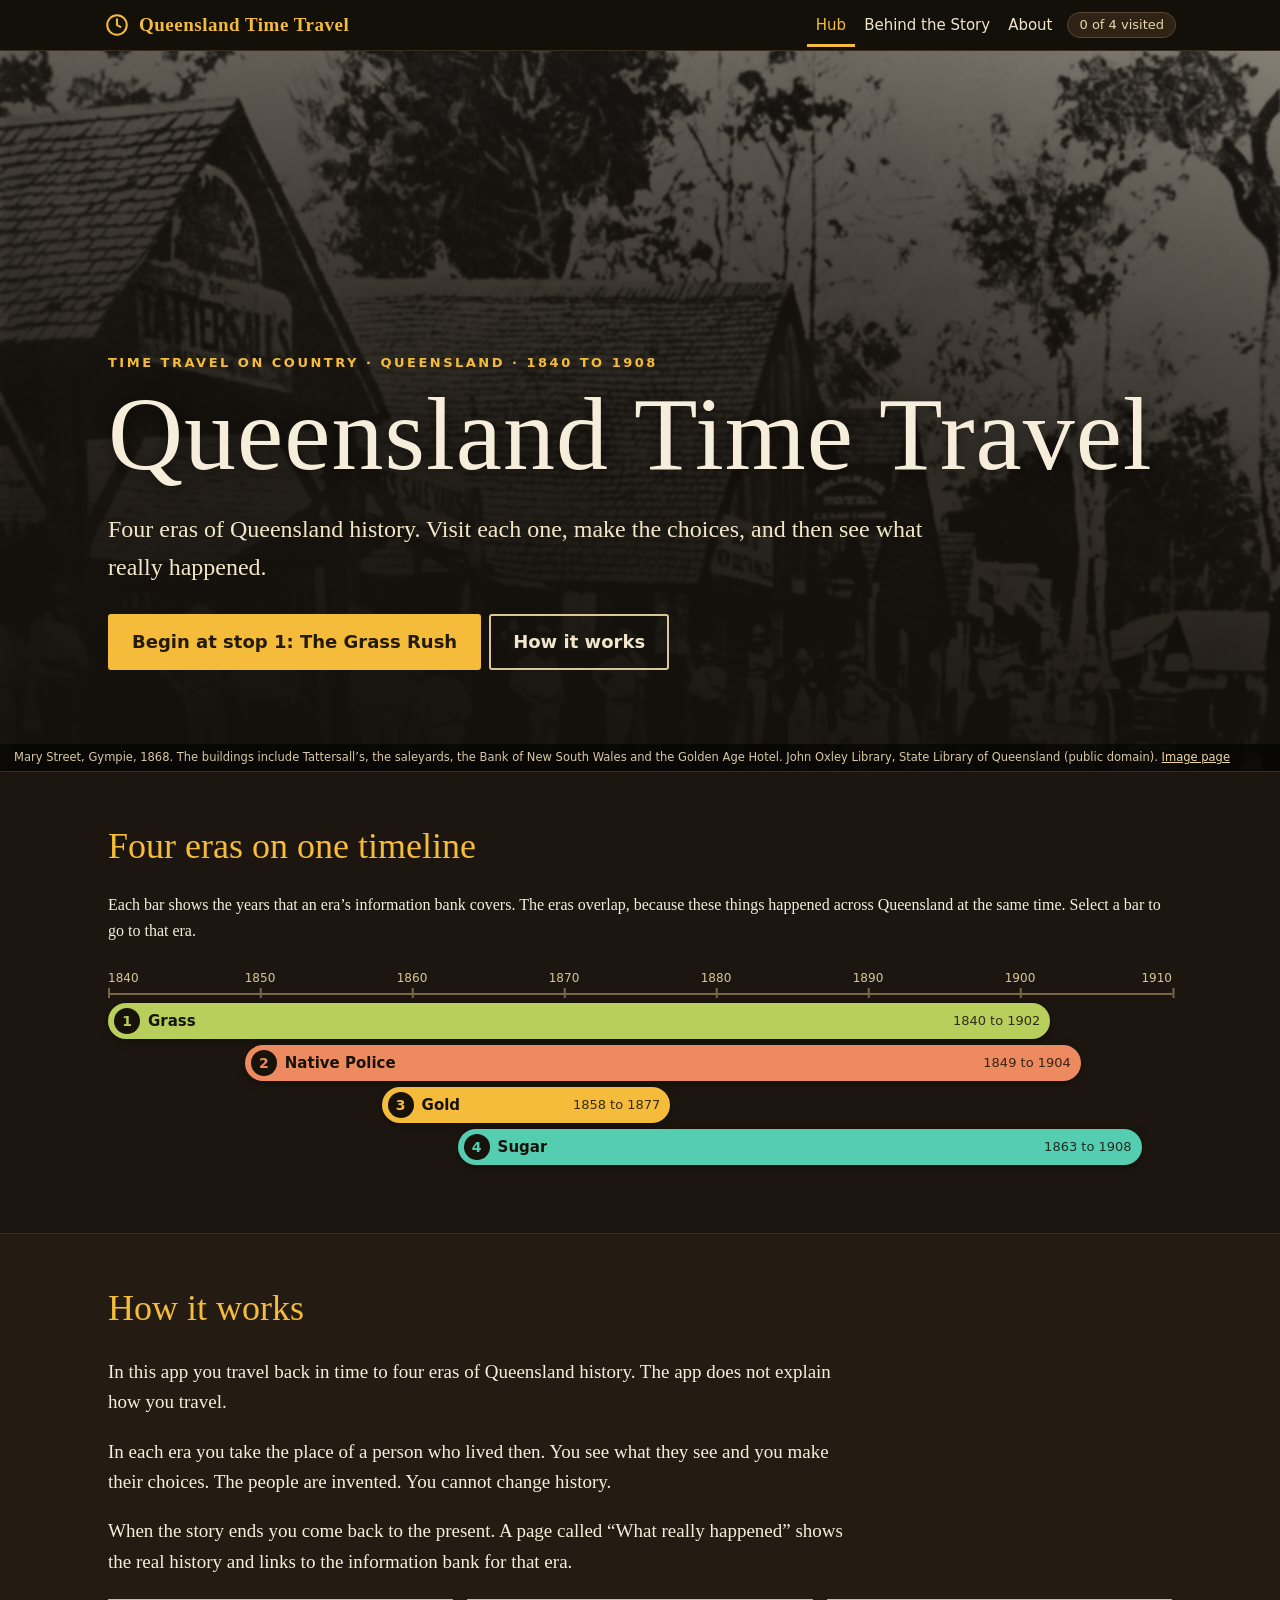
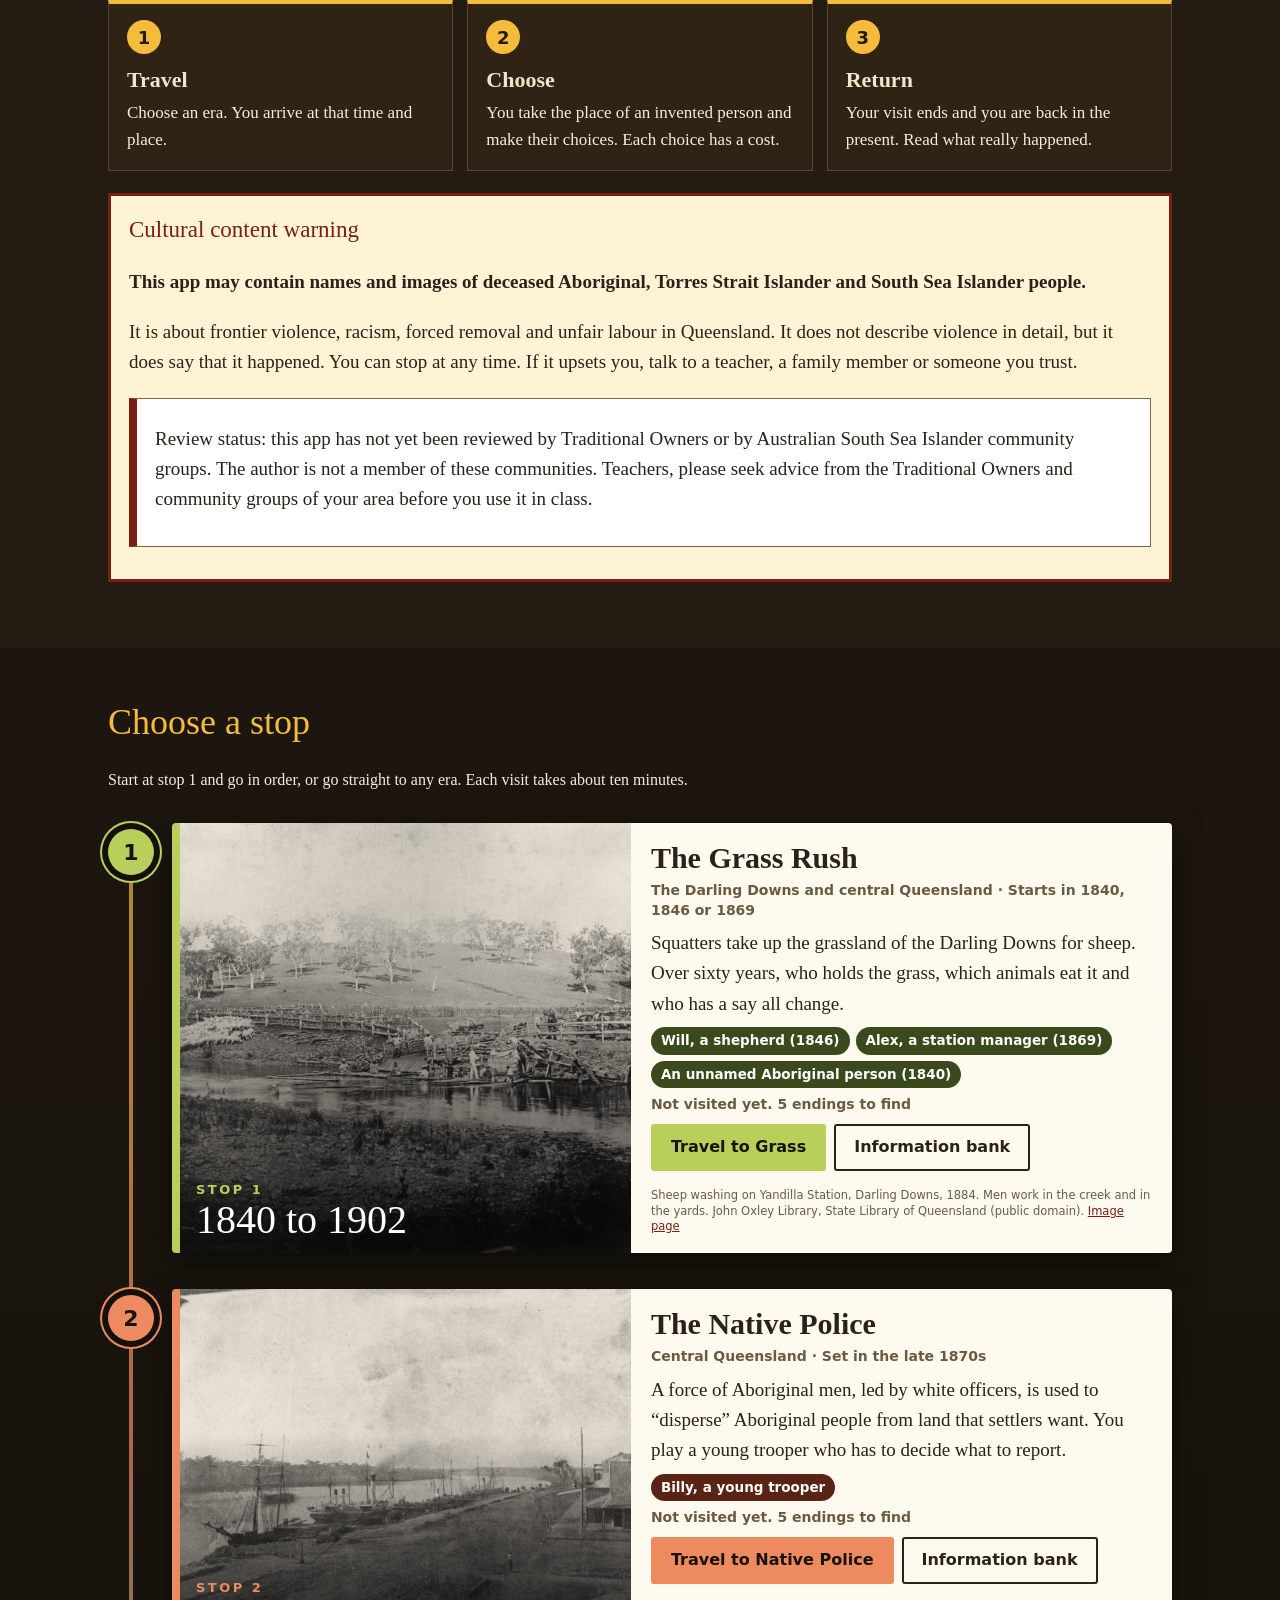
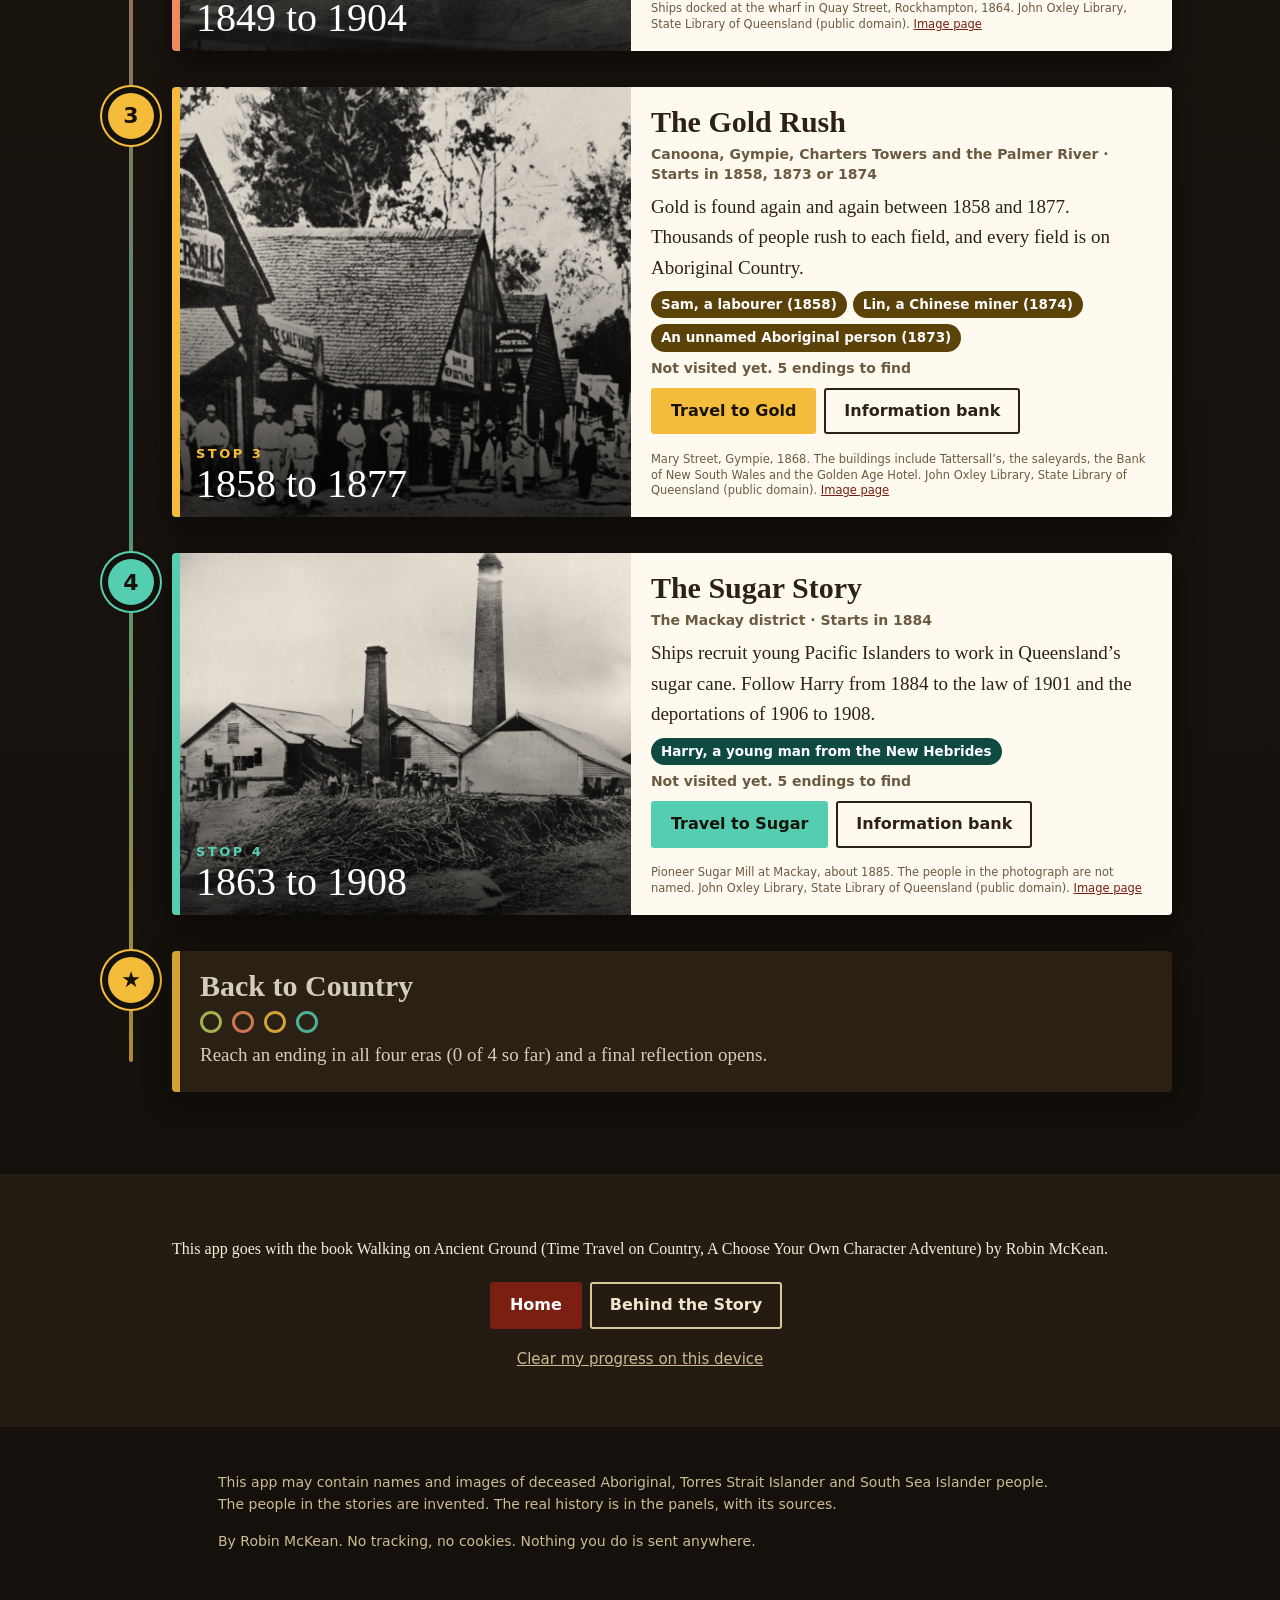
==== index.html @ a89a5c70 "Queensland Time Travel: choose-your-path app joining the grass rush, Native Police, gold rush and su" ====
<!doctype html>
<html lang="en-AU"><head><meta charset="utf-8">
<meta name="viewport" content="width=device-width,initial-scale=1">
<title>Queensland Time Travel</title>
<meta name="description" content="A choose-your-path time-travel app by Robin McKean. Step into four eras of Queensland history (the grass rush, the Native Mounted Police, the gold rushes and the sugar industry), make the choices, then read what really happened. Includes a content warning, real history panels with sources, and class questions.">
<meta name="theme-color" content="#14100b">
<link rel="icon" href="data:image/svg+xml,%3Csvg xmlns='http://www.w3.org/2000/svg' viewBox='0 0 32 32'%3E%3Crect width='32' height='32' fill='%2314100b'/%3E%3Ccircle cx='16' cy='16' r='10' fill='none' stroke='%23f4bc3a' stroke-width='2.5'/%3E%3Cpath d='M16 9v7l5 3' stroke='%23f6eedb' stroke-width='2.5' fill='none'/%3E%3C/svg%3E">
<link rel="stylesheet" href="styles.css">
</head><body>
<a class="skip" href="#main">Skip to the main content</a>

<header class="top">
 <div class="topbar">
  <a class="brand" href="#/"><svg viewBox="0 0 32 32" width="26" height="26" aria-hidden="true" focusable="false"><circle cx="16" cy="16" r="12" fill="none" stroke="currentColor" stroke-width="2.5"/><path d="M16 8v8l5 3" fill="none" stroke="currentColor" stroke-width="2.5"/></svg><span>Queensland Time Travel</span></a>
  <nav id="nav" aria-label="Sections"></nav>
 </div>
</header>
<main id="main" tabindex="-1"></main>
<footer id="foot"></footer>
<noscript><p style="padding:16px;font-family:Georgia,serif;background:#f6eedb">This app needs JavaScript. Nothing is sent anywhere.</p></noscript>
<script src="data.js"></script>
<script src="app.js"></script>
</body></html>
---- styles.css ----
:root{--bg:#14100b;--bg2:#1d1610;--paper:#f6eedb;--ink:#2b2118;--rule:#7a6548;--cream:#f1e6cc;--gold:#f4bc3a;--accent:#f4bc3a;--deep:#5a4208;--red:#7a1f12;--max:880px}
*{box-sizing:border-box}
html{scroll-behavior:smooth}
@media (prefers-reduced-motion:reduce){html{scroll-behavior:auto}*{animation:none!important;transition:none!important}}
body{margin:0;background:var(--bg);color:var(--paper);font-family:Georgia,"Times New Roman",serif;font-size:19px;line-height:1.6}
a{color:inherit}
:focus-visible{outline:3px solid var(--gold);outline-offset:3px}
.skip{position:absolute;left:-999px;top:0;background:var(--paper);color:var(--ink);padding:10px 14px;z-index:30}
.skip:focus{left:8px;top:8px}
.tbanner{margin:0;background:#fff3c4;color:#2b2118;padding:8px 14px;font:15px/1.4 system-ui,sans-serif;text-align:center}
.tbanner a{color:#7a1f12}
/* top bar */
header.top{position:sticky;top:0;z-index:20;background:rgba(20,16,11,.94);backdrop-filter:blur(6px);border-bottom:1px solid #3a2d1f}
.topbar{max-width:1100px;margin:0 auto;padding:0 14px;display:flex;flex-wrap:wrap;align-items:center;justify-content:space-between;gap:0 14px}
.brand{display:flex;align-items:center;gap:9px;text-decoration:none;color:var(--gold);font-weight:bold;letter-spacing:.5px;padding:10px 0;min-height:44px}
nav#nav{display:flex;flex-wrap:wrap;align-items:center;font:15px/1.2 system-ui,sans-serif}
nav#nav a{color:var(--cream);text-decoration:none;padding:12px 9px;min-height:44px;display:inline-flex;align-items:center}
nav#nav a:hover{text-decoration:underline}
nav#nav a[aria-current]{color:var(--gold);box-shadow:inset 0 -3px 0 var(--gold)}
.pill{background:#2e2315;border:1px solid #5a4630;border-radius:20px;padding:4px 11px;font-size:13px;color:#e8d7ae;margin-left:6px}
main{display:block;min-height:60vh}
main.fade{animation:fade .35s ease both}
@keyframes fade{from{opacity:0;transform:translateY(6px)}to{opacity:1;transform:none}}
footer{max-width:var(--max);margin:0 auto;padding:30px 18px 50px;font-size:14px;color:#cdbb92;font-family:system-ui,sans-serif}
/* buttons */
.btn{display:inline-block;padding:11px 18px;min-height:44px;background:var(--cream);color:var(--ink);text-decoration:none;border:2px solid var(--cream);margin:4px 8px 4px 0;font:600 16px/1.3 system-ui,sans-serif;cursor:pointer;border-radius:3px}
.btn:hover{text-decoration:underline}
.btn.big{padding:14px 22px;font-size:18px}
.btn.small{padding:7px 12px;min-height:44px;font-size:15px}
.btn.gold{background:var(--gold);border-color:var(--gold);color:#241a08}
.btn.accent{background:var(--accent);border-color:var(--accent);color:#17120a}
.btn.ghost{background:transparent;color:var(--cream);border-color:#d9c79b}
.btn.ghostd{background:transparent;color:var(--cream);border-color:#8a7650}
.btn.dark{background:#2b2118;border-color:#2b2118;color:var(--cream)}
.btn.home{background:var(--red);border-color:var(--red);color:#fff}
.linkbtn{background:none;border:0;color:#cdbb92;text-decoration:underline;cursor:pointer;font:15px system-ui,sans-serif;padding:10px 0;min-height:44px}
/* hero */
.hero{position:relative;min-height:min(86vh,720px);display:flex;flex-direction:column;justify-content:flex-end;overflow:hidden;background:#000}
.hero img{position:absolute;inset:0;width:100%;height:100%;object-fit:cover;object-position:center 40%;filter:sepia(.25) saturate(.9)}
.hero .shade{position:absolute;inset:0;background:radial-gradient(ellipse at 20% 100%,rgba(20,16,11,.95),rgba(20,16,11,.55) 55%,rgba(20,16,11,.2)),linear-gradient(180deg,rgba(20,16,11,.35),rgba(20,16,11,.9))}
.htext{position:relative;max-width:1100px;width:100%;margin:0 auto;padding:60px 18px 70px}
.kick{text-transform:uppercase;letter-spacing:2.5px;font:600 13px/1.4 system-ui,sans-serif;color:var(--accent);margin:0}
.hero h1{font-size:clamp(44px,12vw,104px);line-height:1;margin:10px 0 14px;font-weight:normal;letter-spacing:1px;text-shadow:0 2px 18px rgba(0,0,0,.6)}
.hero .lead{max-width:34em;font-size:clamp(19px,4.6vw,24px);color:#f3e7c9}
.cta{margin:22px 0 0}
.bcredit{position:relative;margin:0;padding:6px 14px;font:11.5px/1.35 system-ui,sans-serif;color:#d8c9a4;background:rgba(0,0,0,.55);z-index:2}
.bcredit a{color:#f0d9a0}
/* bands */
.band{padding:46px 0}
.band .inner{max-width:1100px;margin:0 auto;padding:0 18px}
.band h2{font-size:clamp(26px,6vw,36px);font-weight:normal;margin:0 0 10px;color:var(--gold)}
.band .small,.small{font-size:16px}
.ruler-band{background:var(--bg2);border-top:1px solid #3a2d1f;border-bottom:1px solid #3a2d1f}
.how{background:#241b12}
.intro{max-width:40em}
.steps{list-style:none;padding:0;margin:22px 0;display:grid;gap:14px;grid-template-columns:repeat(auto-fit,minmax(230px,1fr));counter-reset:s}
.steps li{background:#2e2315;border:1px solid #5a4630;border-top:5px solid var(--gold);padding:16px 18px;position:relative}
.steps .n{display:inline-flex;width:34px;height:34px;border-radius:50%;background:var(--gold);color:#241a08;align-items:center;justify-content:center;font:700 18px system-ui,sans-serif}
.steps h3{margin:8px 0 2px;font-size:22px;color:var(--cream)}
.steps p{margin:0;font-size:17px}
/* ruler */
.ruler{position:relative;height:210px;margin:26px 0 8px;font-family:system-ui,sans-serif}
.axis{position:absolute;left:0;right:0;top:0;height:26px;border-bottom:2px solid #7a6548}
.tick{position:absolute;top:0;transform:translateX(-50%);font-size:12px;color:#d6c598;padding-bottom:8px}
.tick::after{content:"";position:absolute;left:50%;bottom:-2px;width:2px;height:10px;background:#7a6548}
.tick:first-child{transform:none}.tick:first-child::after{left:0}
.tick:last-child{transform:translateX(-100%)}.tick:last-child::after{left:100%}
.rbar{position:absolute;height:36px;display:flex;align-items:center;gap:8px;padding:0 10px 0 6px;background:var(--accent);color:#17120a;text-decoration:none;border-radius:18px;overflow:hidden;white-space:nowrap;font-size:15px;font-weight:600;box-shadow:0 2px 8px rgba(0,0,0,.4);transition:transform .15s}
.rbar:hover{transform:translateY(-2px)}
.rbar b{flex:none;width:26px;height:26px;border-radius:50%;background:#17120a;color:var(--accent);display:inline-flex;align-items:center;justify-content:center;font-size:14px}
.rbar span{overflow:hidden;text-overflow:ellipsis}
.rbar i{font-style:normal;font-weight:400;font-size:13px;opacity:.85;margin-left:auto}
.rbar.done::after{content:"✓";margin-left:4px;font-weight:700}
/* stops */
.stops-band{background:linear-gradient(180deg,#1d1610,#14100b)}
.stops{list-style:none;margin:30px 0 0;padding:0;position:relative}
.stops::before{content:"";position:absolute;left:21px;top:10px;bottom:30px;width:4px;background:linear-gradient(180deg,#f4bc3a,#ee8a5f,#55cdb0,#f4bc3a);border-radius:2px;opacity:.7}
.stop{position:relative;padding-left:64px;margin-bottom:36px}
.pin{position:absolute;left:0;top:6px;width:46px;height:46px;border-radius:50%;background:var(--accent);color:#17120a;display:flex;align-items:center;justify-content:center;font:700 22px system-ui,sans-serif;box-shadow:0 0 0 6px #14100b,0 0 0 8px var(--accent)}
.stop.done .pin{background:#17120a;color:var(--accent)}
.card{background:#fffaf0;color:var(--ink);display:grid;grid-template-columns:minmax(0,5fr) minmax(0,6fr);border-radius:4px;overflow:hidden;box-shadow:0 10px 30px rgba(0,0,0,.5);border-left:8px solid var(--accent)}
.card .pic{position:relative;min-height:260px;background:#000}
.card .pic img{position:absolute;inset:0;width:100%;height:100%;object-fit:cover;filter:sepia(.2)}
.card .pic .shade{position:absolute;inset:0;background:linear-gradient(180deg,rgba(0,0,0,.05) 40%,rgba(0,0,0,.8))}
.ptext{position:absolute;left:16px;right:16px;bottom:12px;color:#fff}
.ptext .kick{color:var(--accent)}
.ptext .yrs{margin:0;font-size:clamp(28px,5vw,40px);line-height:1.05}
.cbody{padding:18px 20px 14px;position:relative}
.cbody h3{margin:0;font-size:clamp(24px,5vw,30px);line-height:1.15}
.meta{font:600 14px/1.4 system-ui,sans-serif;color:#6b5a3f;margin:4px 0 10px}
.cbody p{margin:.4em 0}
.chips{list-style:none;padding:0;margin:8px 0;display:flex;flex-wrap:wrap;gap:6px}
.chips li{background:var(--deep);color:#fff;font:600 13.5px/1.3 system-ui,sans-serif;padding:5px 10px;border-radius:14px}
.status{font:600 14px system-ui,sans-serif;color:#6b5a3f}
.status.yes{color:#1e6b2d}
.acts{margin:10px 0 4px}
.cbody .bcredit{position:static;background:none;color:#6b5a3f;padding:6px 0 0;font-size:11.5px}
.cbody .bcredit a{color:#7a1f12}
.card.fin{grid-template-columns:1fr;border-left-color:var(--gold);background:#2e2315;color:var(--paper)}
.stop.final .pin{background:var(--gold)}
.stop.final:not(.open) .card{opacity:.85}
.dots{display:flex;gap:10px;margin:10px 0}
.dot{width:22px;height:22px;border-radius:50%;border:3px solid var(--accent);background:transparent}
.dot.on{background:var(--accent)}
.endband{background:#241b12;text-align:center}
.endband .acts{margin-top:14px}
/* boxes */
.care{background:#fff3d6;color:#2b2118;border:3px solid #7a1f12;padding:6px 18px 12px;margin:20px 0}
.care h2{font-size:23px;margin:10px 0 4px;color:#7a1f12;border:0;padding:0}
.care .strong{font-weight:bold}
.band .care h2{color:#7a1f12}
.panel{background:#fffaf0;color:var(--ink);border:1px solid var(--rule);border-left:8px solid var(--rule);padding:6px 18px 12px;margin:20px 0}
.panel h2{font-size:23px;margin:10px 0 6px;font-weight:bold;border:0;padding:0;color:var(--ink)}
.panel h3{font-size:18px;margin:8px 0 4px;color:var(--ink)}
.panel.check{background:#fff;border-left-color:#7a1f12}
.panel.made{border-left-color:#8a5a00;background:#fff4d9}
.panel.real,.panel.happened{border-left-color:#1e5f8a}
.panel.teacher{border-left-color:#4a2f7a;background:#f4eefb}
details.panel>summary{cursor:pointer;font:700 17px/1.4 system-ui,sans-serif;padding:10px 0;min-height:44px;color:var(--ink)}
details.panel.real>summary{color:#124a6e}
details.happened>summary{font-size:21px;color:#124a6e}
.rblock{border-top:1px solid #e3d6b4;padding:8px 0}
.rblock:first-of-type{border-top:0}
.badge{display:inline-block;font:700 11.5px system-ui,sans-serif;text-transform:uppercase;letter-spacing:1px;padding:2px 8px;border-radius:3px;margin-right:6px}
.b-real{background:#1e5f8a;color:#fff}
.srcs{display:block;font:14px/1.5 system-ui,sans-serif;color:#555;margin-top:4px}
.srcs a{color:#124a6e}
.banklinks{margin-top:14px;padding-top:10px;border-top:2px dashed #b9a679}
.banklinks .btn{background:#124a6e;border-color:#124a6e;color:#fff}
.sumry{background:#eaf3f9;padding:6px 14px 10px;margin:6px 0}
.returned{background:#17120a;border:2px solid var(--accent);color:var(--cream);padding:4px 18px 12px;margin:22px 0}
.returned h2{margin:10px 0 4px;font-size:26px;color:var(--accent)}
.unlock{background:#17120a;border:3px solid var(--gold);color:var(--cream);padding:4px 18px 14px;margin:22px 0;text-align:center}
.unlock h2{color:var(--gold);margin:10px 0 4px;font-size:26px}
.tag-invented{font:600 15px/1.4 system-ui,sans-serif;background:#fff4d9;color:#5a3d00;border-left:6px solid #8a5a00;padding:8px 12px}
.note{background:#ece3c9;padding:2px 14px;margin:18px 0}
/* era banner and pages */
.banner{position:relative;min-height:min(44vh,380px);display:flex;flex-direction:column;justify-content:flex-end;overflow:hidden;background:#000;border-bottom:6px solid var(--accent)}
.banner.compact{min-height:230px}
.banner img{position:absolute;inset:0;width:100%;height:100%;object-fit:cover;object-position:center 45%;filter:sepia(.25) saturate(.9)}
.banner .shade{position:absolute;inset:0;background:linear-gradient(180deg,rgba(20,16,11,.15),rgba(20,16,11,.55) 50%,rgba(20,16,11,.92)),linear-gradient(90deg,var(--deep),transparent 70%);opacity:.97}
.btext{position:relative;max-width:var(--max);width:100%;margin:0 auto;padding:30px 18px 40px}
.btext .big{margin:4px 0 0;font-size:clamp(34px,9vw,68px);line-height:1.05;text-shadow:0 2px 12px rgba(0,0,0,.6)}
.btext .sm{margin:6px 0 0;font:600 16px system-ui,sans-serif;color:#f3e7c9}
.page{max-width:var(--max);margin:0 auto;padding:0 0 10px;background:var(--paper);color:var(--ink);padding:26px 22px 24px;position:relative}
.page h1{font-size:clamp(28px,7vw,42px);line-height:1.15;margin:0 0 14px;font-weight:normal;color:var(--deep,#2b2118);border-bottom:3px solid var(--accent);padding-bottom:8px}
body:not([data-era]) .page h1{color:#2b2118;border-bottom-color:var(--gold)}
.page h2{font-size:clamp(22px,5vw,28px);font-weight:normal;margin:26px 0 8px;color:#2b2118}
.page p{margin:.7em 0}
.page a{color:#7a1f12}
.page .btn{color:var(--ink)}
.page .btn.dark,.page .btn.home,.page .btn.accent{}
.page .btn.dark{color:var(--cream)}
.page .btn.home{color:#fff}
.page .btn.accent{color:#17120a}
.page .btn.gold{color:#241a08}
.page .btn{background:#e7d9b5;border-color:#2b2118}
.page .btn.dark{background:#2b2118}
.page .btn.home{background:var(--red);border-color:var(--red)}
.page .btn.accent{background:var(--accent);border-color:#2b2118}
.page .btn.gold{background:var(--gold);border-color:#2b2118}
.page .banklinks .btn{background:#124a6e;color:#fff;border-color:#124a6e}
.crumb{font:600 14px system-ui,sans-serif;color:#6b5a3f;margin:0 0 8px}
.crumb a{color:#6b5a3f}
.kind{font:700 14px system-ui,sans-serif;text-transform:uppercase;letter-spacing:1.5px;color:var(--deep);margin:4px 0}
.page>.lead2{font-size:21px}
.etabs{display:flex;flex-wrap:wrap;gap:0;margin:-6px 0 18px;border-bottom:1px solid #cdbb92;font:15px system-ui,sans-serif}
.etabs a{padding:10px 12px;min-height:44px;display:inline-flex;align-items:center;text-decoration:none;color:#2b2118}
.etabs a[aria-current]{font-weight:700;box-shadow:inset 0 -4px 0 var(--accent)}
.etabs a:hover{text-decoration:underline}
.page figure{margin:18px 0}
.page figure img{display:block;max-width:100%;height:auto;border:1px solid var(--rule);background:#ddd}
.page figcaption{font:14px/1.5 system-ui,sans-serif;color:#555;margin-top:6px}
.scenefig img{max-height:520px;width:auto;margin:0 auto}
/* choices */
.choices{list-style:none;padding:0;margin:10px 0}
.choices li{margin:10px 0}
.sc,.who{display:block;width:100%;text-align:left;font:600 18px/1.45 Georgia,serif;color:#17120a;background:#fff;border:2px solid #2b2118;border-left:10px solid var(--accent);padding:14px 16px;cursor:pointer;min-height:54px;border-radius:2px;transition:transform .12s,background .12s}
.sc:hover,.who:hover{background:#fff3d0;transform:translateX(4px)}
.whocards{list-style:none;padding:0;margin:12px 0;display:grid;gap:10px}
.who{font-size:19px;border-left-width:12px}
.sr{position:absolute;left:-9999px}
.chooser h2{margin-top:10px}
.actions{margin:16px 0}
.homebar{margin:36px 0 10px;padding-top:18px;border-top:3px double #7a6548;display:flex;flex-wrap:wrap;gap:4px}
.trail{padding-left:1.3em}
.trail li{margin:6px 0}
.qs>li{margin:14px 0}
.tgroup{margin:8px 0}
.tbox{margin-top:8px;padding:8px 14px;background:#fff;border:1px solid #bba;font-size:17px}
.tbox ul{padding-left:1.2em}
.sourcelist{padding-left:1.2em;font:15px/1.5 system-ui,sans-serif}
.sourcelist li{margin:8px 0;overflow-wrap:anywhere}
.imgd summary{cursor:pointer;font:600 15px/1.4 system-ui,sans-serif;padding:10px 0;min-height:44px}
.visits{list-style:none;padding:0}
.visits li{border-left:8px solid var(--accent);padding:4px 12px;margin:10px 0;background:#fff}
.visits p{margin:2px 0}
.eralinks li{margin:6px 0}
/* mobile */
@media (max-width:760px){
 body{font-size:18px}
 .card{grid-template-columns:1fr}
 .card .pic{min-height:190px}
 .stops::before{left:15px}
 .stop{padding-left:44px}
 .pin{width:32px;height:32px;font-size:16px;top:4px;box-shadow:0 0 0 4px #14100b,0 0 0 6px var(--accent)}
 .ruler{height:200px}
 .rbar i{display:none}
 .tick.minor{display:none}
 .rbar{font-size:14px;padding:0 8px 0 5px}
 .page{padding:20px 16px 20px}
 .hero{min-height:82vh}
 .htext{padding:40px 16px 36px}
 header.top{position:static}
 .pill{margin:0 0 6px}
 .btn.big{width:100%;text-align:center}
}
@media (max-width:420px){
 .brand span{font-size:15px}
 nav#nav a{padding:12px 7px;font-size:14px}
 .banner.compact{min-height:200px}
}
@media print{header.top,.homebar,.hero,.ruler-band{display:none}body{background:#fff;color:#000}.page{padding:0}}
.card .btn.ghostd{color:#2b2118;border-color:#2b2118}

h1:focus,h1:focus-visible{outline:none}
.hero .htext,.banner .btext{position:relative;z-index:1}
.page .returned h2{color:var(--accent)}
.page .unlock h2{color:var(--gold)}
.page .returned a,.page .unlock a:not(.btn){color:var(--accent)}
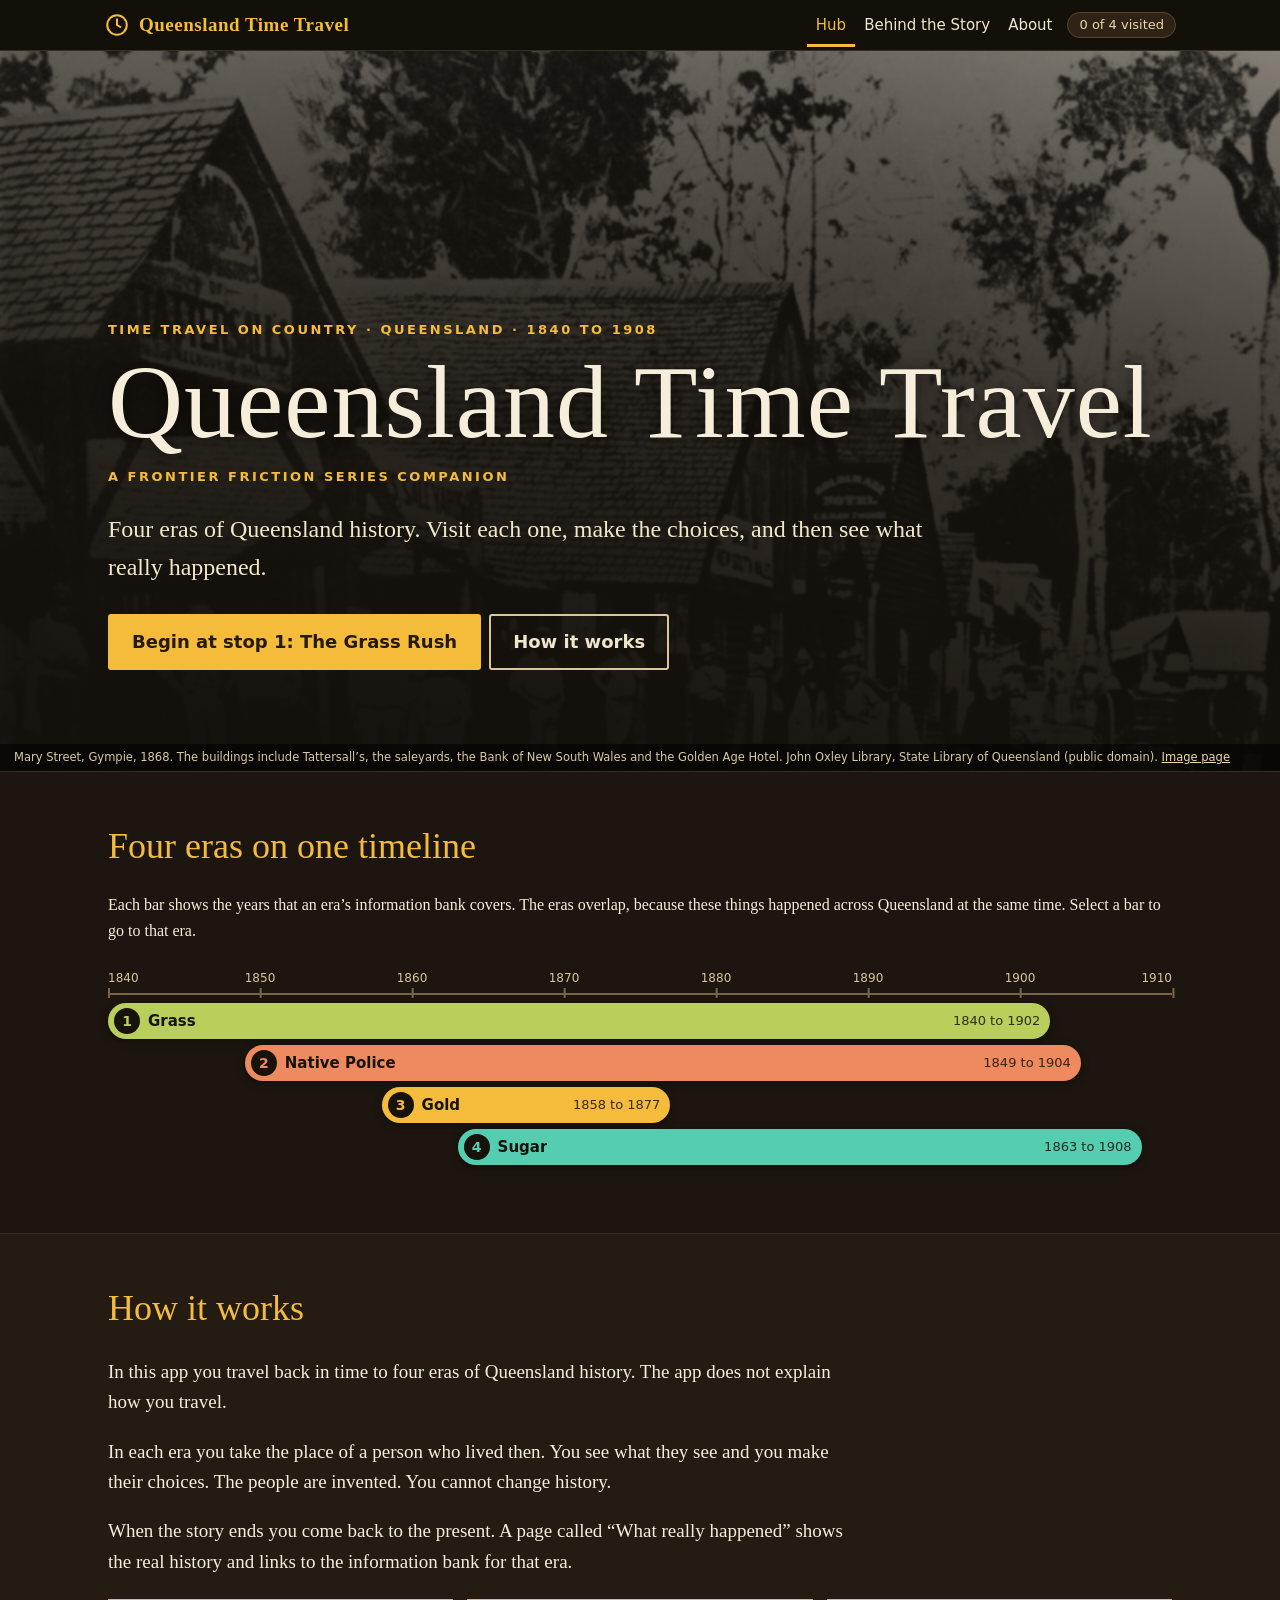
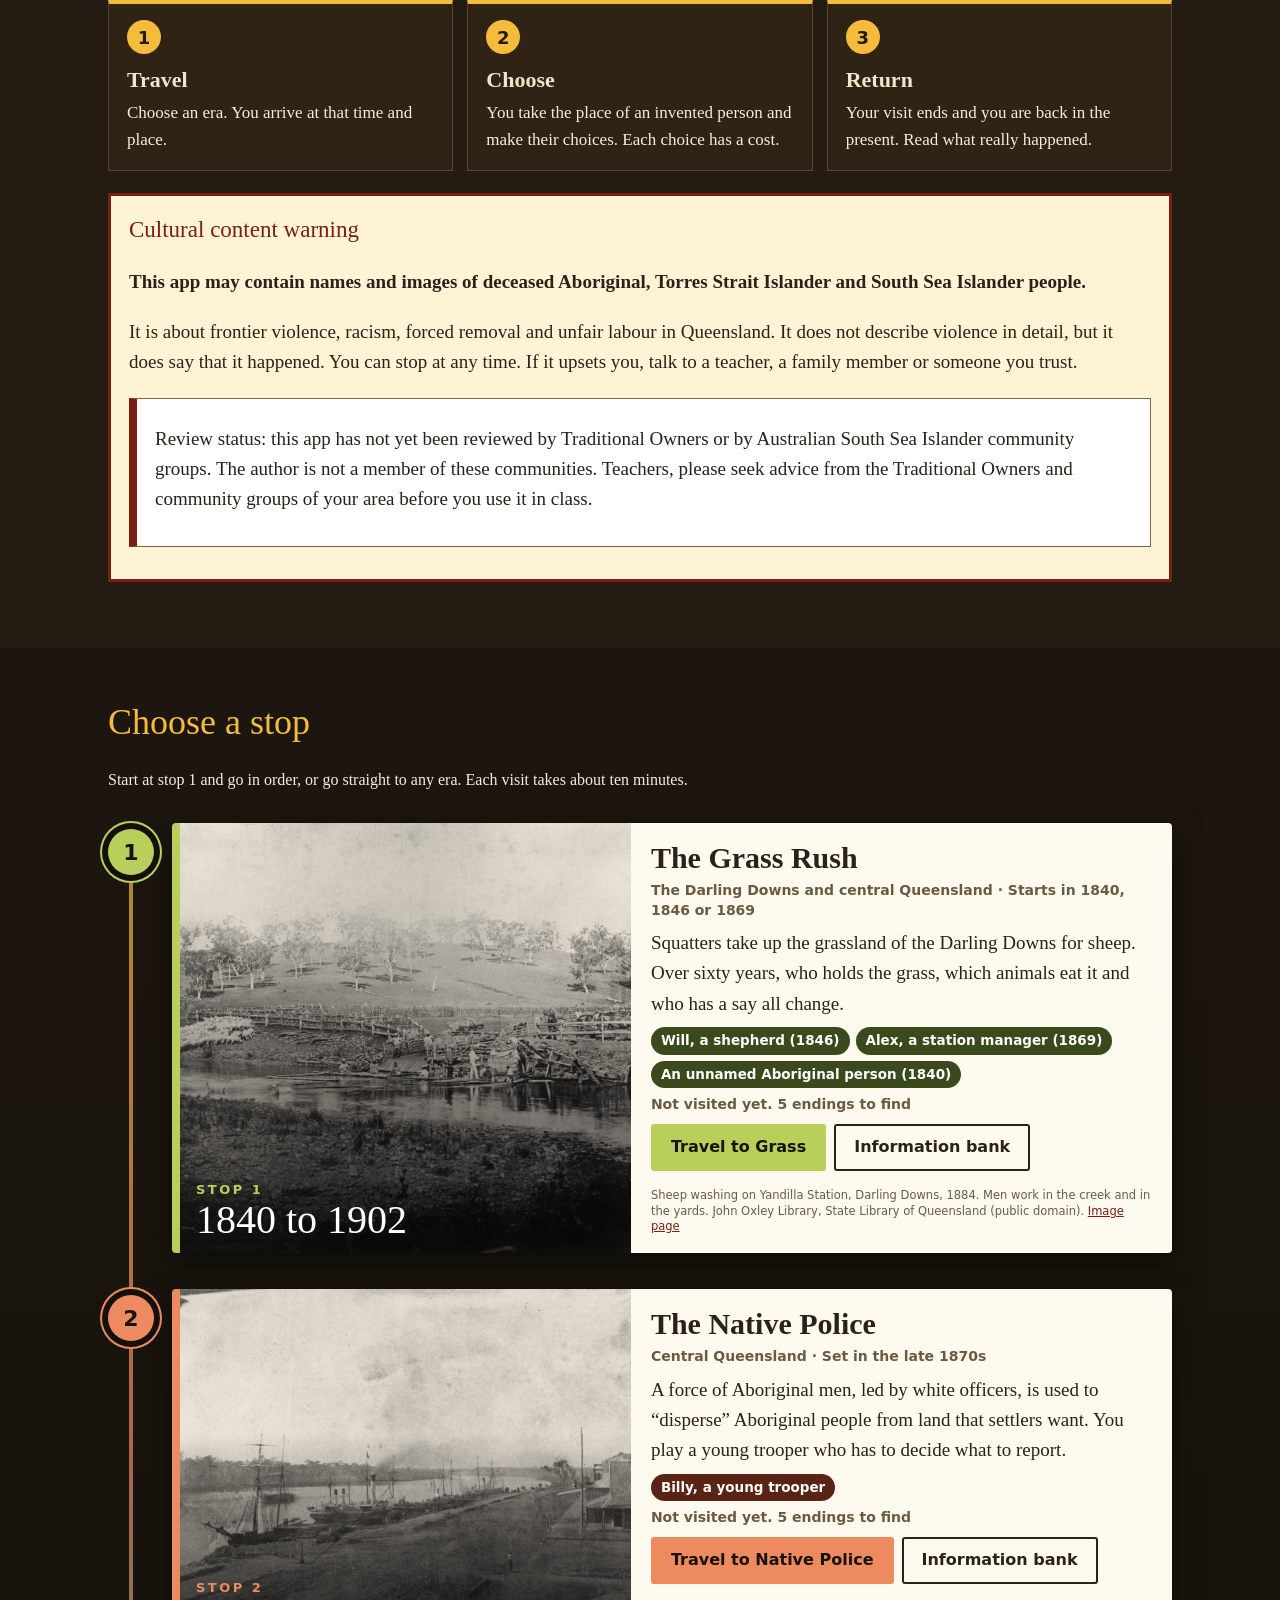
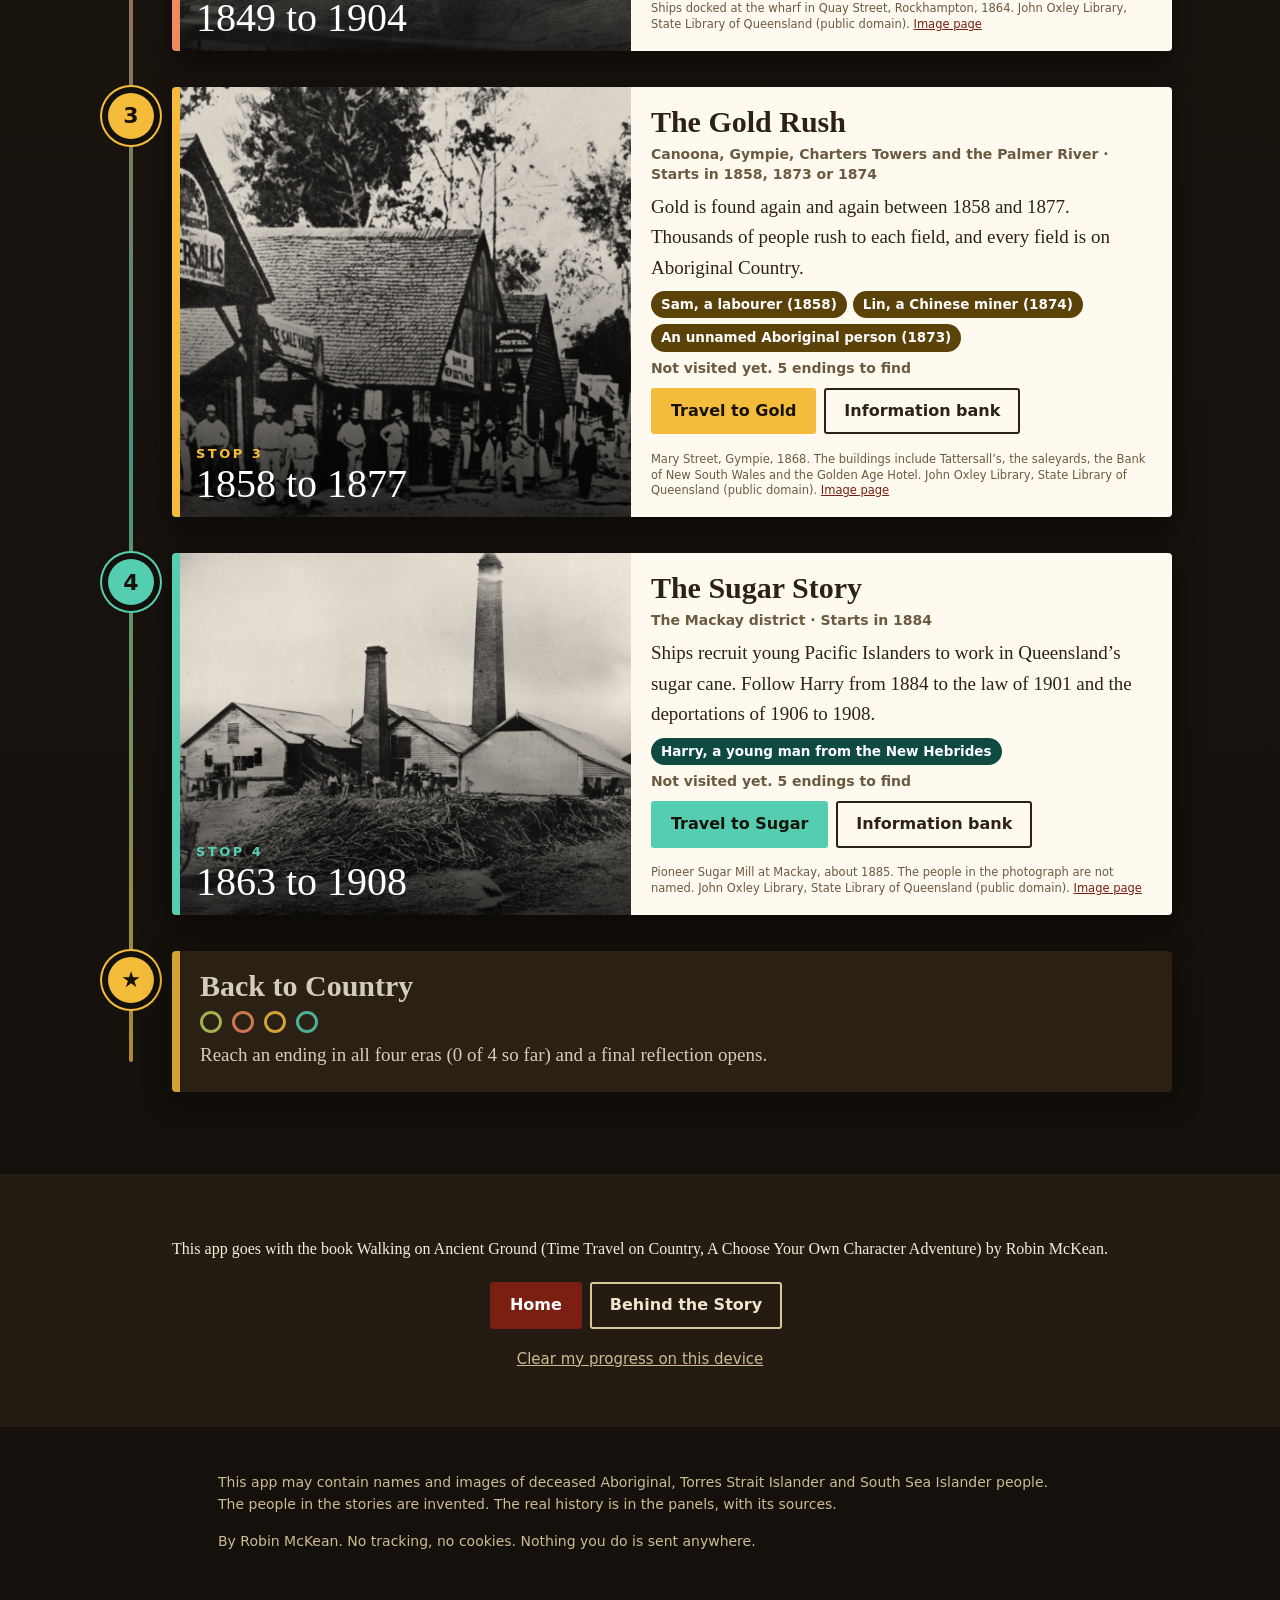
==== commit 68e4d5ee: "Add Frontier Friction series companion subtitle and About line" ====
--- a/index.html
+++ b/index.html
@@ -1,7 +1,7 @@
 <!doctype html>
 <html lang="en-AU"><head><meta charset="utf-8">
 <meta name="viewport" content="width=device-width,initial-scale=1">
-<title>Queensland Time Travel</title>
+<title>Queensland Time Travel · A Frontier Friction series companion</title>
 <meta name="description" content="A choose-your-path time-travel app by Robin McKean. Step into four eras of Queensland history (the grass rush, the Native Mounted Police, the gold rushes and the sugar industry), make the choices, then read what really happened. Includes a content warning, real history panels with sources, and class questions.">
 <meta name="theme-color" content="#14100b">
 <link rel="icon" href="data:image/svg+xml,%3Csvg xmlns='http://www.w3.org/2000/svg' viewBox='0 0 32 32'%3E%3Crect width='32' height='32' fill='%2314100b'/%3E%3Ccircle cx='16' cy='16' r='10' fill='none' stroke='%23f4bc3a' stroke-width='2.5'/%3E%3Cpath d='M16 9v7l5 3' stroke='%23f6eedb' stroke-width='2.5' fill='none'/%3E%3C/svg%3E">
